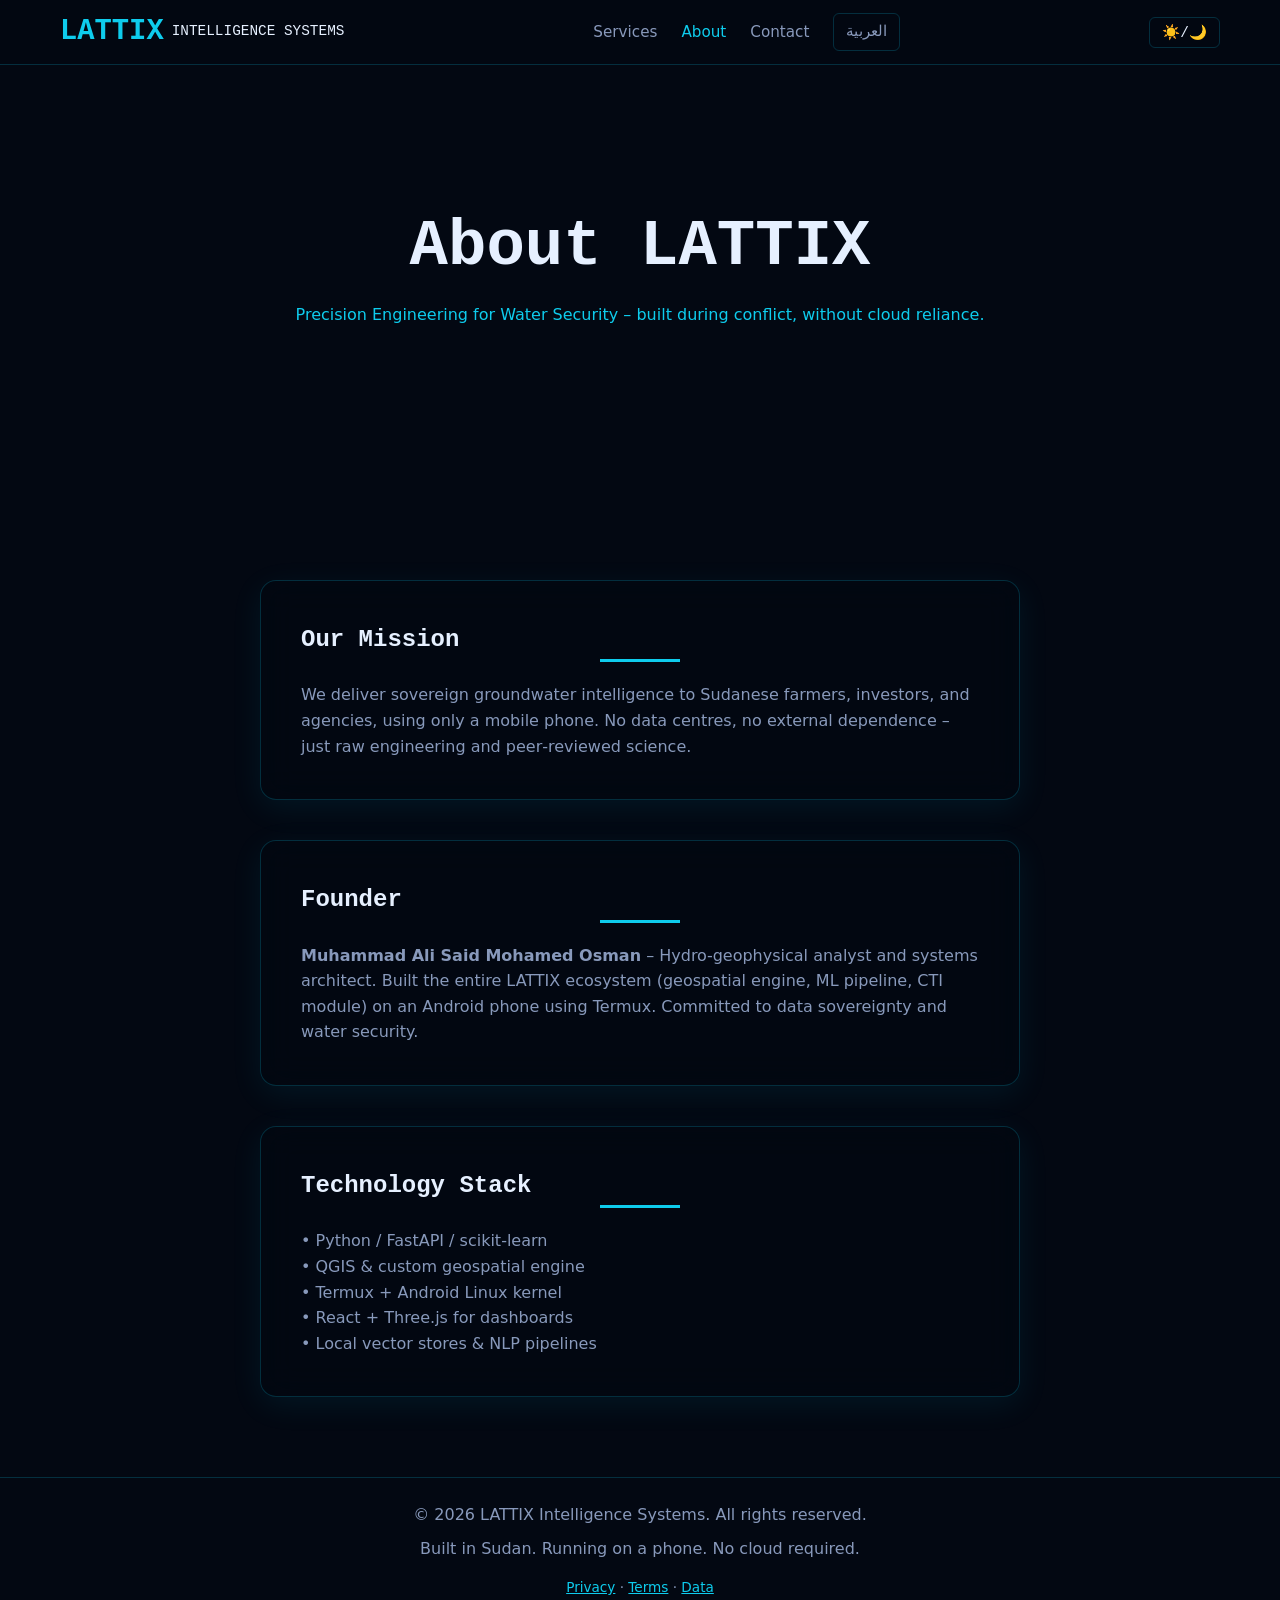
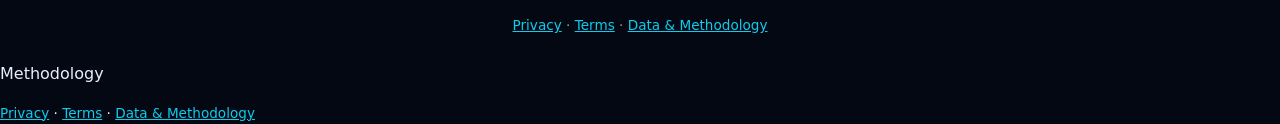
==== about/index.html @ 308c25f8 "Initial commit: LATTIX website v1.0 – complete static site with 5 services, packages, security heade" ====
<!DOCTYPE html>
<html lang="en" data-theme="dark">
<head>
    <meta charset="UTF-8">
    <meta name="viewport" content="width=device-width, initial-scale=1.0">
    <meta name="description" content="About LATTIX – Founder Muhammad Ali, sovereign technology, groundwater intelligence built on a phone.">
    <title>About | LATTIX</title>
    <link rel="stylesheet" href="../assets/css/style.css">
</head>
<body>
    <canvas id="three-canvas"></canvas>
    <nav class="navbar">
        <div class="nav-container">
            <a href="../index.html" class="logo">LATTIX <span>INTELLIGENCE SYSTEMS</span></a>
            <div class="nav-links" id="navLinks">
                <a href="../index.html#services">Services</a>
                <a href="../about/" class="active">About</a>
                <a href="../contact/">Contact</a>
                <a href="../ar/about/" class="ctrl-btn">العربية</a>
            </div>
            <div class="controls">
                <button class="ctrl-btn" id="themeToggle">☀️/🌙</button>
                <div class="hamburger" id="hamburger" aria-label="Menu" aria-expanded="false"><span></span><span></span><span></span></div>
            </div>
        </div>
    </nav>
    <main>
        <section class="hero" style="min-height:60vh;">
            <h1>About LATTIX</h1>
            <p class="cyan-text" style="max-width:700px;">Precision Engineering for Water Security – built during conflict, without cloud reliance.</p>
        </section>
        <section style="max-width:800px; margin:0 auto; padding:40px 20px;">
            <div class="glass-card" style="padding:40px; margin-bottom:40px;">
                <h2>Our Mission</h2>
                <div class="section-divider"></div>
                <p style="color:var(--text-secondary);">We deliver sovereign groundwater intelligence to Sudanese farmers, investors, and agencies, using only a mobile phone. No data centres, no external dependence – just raw engineering and peer‑reviewed science.</p>
            </div>
            <div class="glass-card" style="padding:40px; margin-bottom:40px;">
                <h2>Founder</h2>
                <div class="section-divider"></div>
                <p style="color:var(--text-secondary);"><strong>Muhammad Ali Said Mohamed Osman</strong> – Hydro‑geophysical analyst and systems architect. Built the entire LATTIX ecosystem (geospatial engine, ML pipeline, CTI module) on an Android phone using Termux. Committed to data sovereignty and water security.</p>
            </div>
            <div class="glass-card" style="padding:40px; margin-bottom:40px;">
                <h2>Technology Stack</h2>
                <div class="section-divider"></div>
                <ul style="color:var(--text-secondary); list-style:none;">
                    <li>• Python / FastAPI / scikit‑learn</li>
                    <li>• QGIS & custom geospatial engine</li>
                    <li>• Termux + Android Linux kernel</li>
                    <li>• React + Three.js for dashboards</li>
                    <li>• Local vector stores & NLP pipelines</li>
                </ul>
            </div>
        </section>
    </main>
    <footer>
        <p>© 2026 LATTIX Intelligence Systems. All rights reserved.</p>
        <p style="margin-top:8px;">Built in Sudan. Running on a phone. No cloud required.</p>
    <p style="margin-top:16px; font-size:0.85rem;"><a href="compliance/privacy.html" class="cyan-text">Privacy</a> · <a href="compliance/terms.html" class="cyan-text">Terms</a> · <a href="compliance/methodology.html" class="cyan-text">Data <p style="margin-top:16px; font-size:0.85rem;"><a href="compliance/privacy.html" class="cyan-text">Privacy</a> · <a href="compliance/terms.html" class="cyan-text">Terms</a> · <a href="compliance/methodology.html" class="cyan-text">Data & Methodology</a></p>
</footer> Methodology</a></p>
<p style="margin-top:16px; font-size:0.85rem;"><a href="compliance/privacy.html" class="cyan-text">Privacy</a> · <a href="compliance/terms.html" class="cyan-text">Terms</a> · <a href="compliance/methodology.html" class="cyan-text">Data & Methodology</a></p>
</footer>
    <script src="../assets/js/three.min.js"></script>
    <script src="../assets/js/satellite.js"></script>
    <script>
        document.getElementById('themeToggle').addEventListener('click', function() {
            const html = document.documentElement;
            const newTheme = html.getAttribute('data-theme') === 'dark' ? 'light' : 'dark';
            html.setAttribute('data-theme', newTheme);
            localStorage.setItem('lattix-theme', newTheme);
        });
        document.getElementById('hamburger').addEventListener('click', function() {
            const nav = document.getElementById('navLinks');
            nav.classList.toggle('active');
            this.setAttribute('aria-expanded', nav.classList.contains('active'));
        });
        async function checkStatus() {
            if (window.location.hostname !== 'localhost' && window.location.hostname !== '127.0.0.1') {
                document.getElementById('statusLight').className = 'status-indicator offline';
                document.getElementById('statusText').textContent = 'Offline – Demo Mode';
                return;
            }
            let ml = false, cal = false;
            try { await fetch('http://localhost:8001/health', {mode:'no-cors'}); ml = true; } catch(e) {}
            try { await fetch('http://localhost:8002/health', {mode:'no-cors'}); cal = true; } catch(e) {}
            const light = document.getElementById('statusLight');
            const text = document.getElementById('statusText');
            if (ml || cal) {
                light.className = 'status-indicator online';
                text.textContent = 'System Online – Services Active';
            } else {
                light.className = 'status-indicator offline';
                text.textContent = 'Offline – Demo Mode';
            }
        }
        window.addEventListener('load', checkStatus);
        setInterval(checkStatus, 60000);
    </script>
</body>
</html>
---- assets/css/style.css ----
/* Deep Blue Tech + Gold – LATTIX Shared Styles */
:root {
    --deepest: #030812;
    --navy: #020764;
    --mid-blue: #043780;
    --bright: #025EC4;
    --cyan: #0ECCED;
    --gold: #d4af37;
    --text-primary: #e6f0ff;
    --text-secondary: #8899bb;
    --card-bg: rgba(2, 7, 100, 0.5);
    --card-border: rgba(14, 204, 237, 0.2);
    --glass-bg: rgba(3, 8, 18, 0.65);
    --shadow: 0 8px 32px rgba(14, 204, 237, 0.08);
    --transition: 0.3s cubic-bezier(0.4, 0, 0.2, 1);
}
[data-theme="light"] {
    --deepest: #eef2f6;
    --navy: #d0dbe8;
    --mid-blue: #a0bcd0;
    --bright: #025EC4;
    --cyan: #007799;
    --text-primary: #030812;
    --text-secondary: #334455;
    --card-bg: rgba(255,255,255,0.7);
    --card-border: rgba(0,100,150,0.2);
    --glass-bg: rgba(255,255,255,0.8);
    --shadow: 0 8px 24px rgba(0,80,120,0.1);
}
* { margin:0; padding:0; box-sizing:border-box; }
body {
    font-family: 'Inter', system-ui, sans-serif;
    background: var(--deepest);
    color: var(--text-primary);
    line-height: 1.6;
    transition: background 0.4s, color 0.4s;
    overflow-x: hidden;
}
h1, h2, h3, .mono, .logo {
    font-family: 'Space Grotesk', 'Courier New', monospace;
    font-weight: 700;
}
.cyan-text { color: var(--cyan); }
.gold-text { color: var(--gold); }

/* Glass card */
.glass-card {
    background: var(--glass-bg);
    backdrop-filter: blur(16px);
    border: 1px solid var(--card-border);
    border-radius: 16px;
    transition: var(--transition);
    box-shadow: var(--shadow);
}
.glass-card:hover {
    border-color: var(--cyan);
    transform: translateY(-4px);
    box-shadow: 0 16px 48px rgba(14,204,237,0.15);
}

/* Buttons */
.btn-cyan, .btn-gold {
    font-family: 'Space Grotesk', monospace;
    font-weight: 700;
    padding: 12px 28px;
    border: none;
    border-radius: 8px;
    cursor: pointer;
    text-decoration: none;
    display: inline-block;
    transition: var(--transition);
}
.btn-cyan {
    background: linear-gradient(135deg, var(--bright), var(--cyan));
    color: #fff;
}
.btn-cyan:hover { transform: translateY(-2px); box-shadow: 0 0 24px rgba(14,204,237,0.5); }
.btn-gold {
    background: var(--gold);
    color: #030812;
}
.btn-gold:hover { transform: translateY(-2px); box-shadow: 0 0 24px rgba(212,175,55,0.5); }

/* Navigation */
.navbar {
    position: fixed; top:0; width:100%; z-index: 1000;
    background: rgba(3,8,18,0.85);
    backdrop-filter: blur(16px);
    border-bottom: 1px solid var(--card-border);
}
.nav-container {
    max-width: 1200px; margin:0 auto; padding:0 20px;
    display:flex; justify-content:space-between; align-items:center; height:64px;
}
.logo {
    font-size:1.8rem; color: var(--cyan); text-decoration:none;
    display:flex; align-items:center; gap:8px;
}
.logo span { color: var(--text-primary); font-size:0.9rem; font-weight:500; }
.nav-links { display:flex; gap:24px; align-items:center; }
.nav-links a {
    color: var(--text-secondary); text-decoration:none; font-weight:500;
    transition: color 0.2s; font-size:0.95rem;
}
.nav-links a:hover, .nav-links a.active { color: var(--cyan); }
.hamburger { display:none; flex-direction:column; cursor:pointer; gap:5px; }
.hamburger span { width:25px; height:2px; background:var(--text-primary); transition:0.3s; }
.controls { display:flex; gap:12px; align-items:center; }
.ctrl-btn {
    background:transparent; border:1px solid var(--card-border);
    color:var(--text-primary); padding:6px 12px; border-radius:6px;
    cursor:pointer; font-size:0.9rem; transition:var(--transition);
    font-family:'Space Grotesk', monospace;
}
.ctrl-btn:hover { border-color:var(--cyan); }

/* Canvas */
#three-canvas {
    position: fixed; top:0; left:0; width:100%; height:100%;
    z-index: 0; pointer-events: none;
}
main { position:relative; z-index:1; }

/* Hero */
.hero {
    min-height: 100vh;
    display:flex; flex-direction:column; align-items:center; justify-content:center;
    text-align:center; padding: 0 20px;
}
.hero h1 { font-size:clamp(2rem, 6vw, 4rem); max-width:800px; margin-bottom:20px; line-height:1.1; }

/* Status bar */
.status-bar {
    display:inline-flex; align-items:center; gap:12px;
    background: var(--card-bg); border:1px solid var(--card-border);
    border-radius:40px; padding:10px 24px; margin-bottom:32px; font-size:0.85rem;
}
.status-indicator { width:10px; height:10px; border-radius:50%; background:#ff4444; box-shadow:0 0 10px currentColor; }
.status-indicator.online { background:#00ff88; box-shadow:0 0 12px #00ff88; }

/* Sections */
.section-divider { width:80px; height:3px; background:var(--cyan); margin:0 auto 20px; }

footer {
    border-top:1px solid var(--card-border); padding:24px; text-align:center;
    color:var(--text-secondary); position:relative; z-index:1;
}

/* Responsive */
@media (max-width: 768px) {
    .nav-links {
        position:fixed; top:64px; left:0; width:100%;
        background:rgba(3,8,18,0.95); flex-direction:column;
        padding:24px; gap:20px; transform:translateY(-120%);
        transition:transform 0.3s ease;
    }
    .nav-links.active { transform:translateY(0); }
    .hamburger { display:flex; }
}
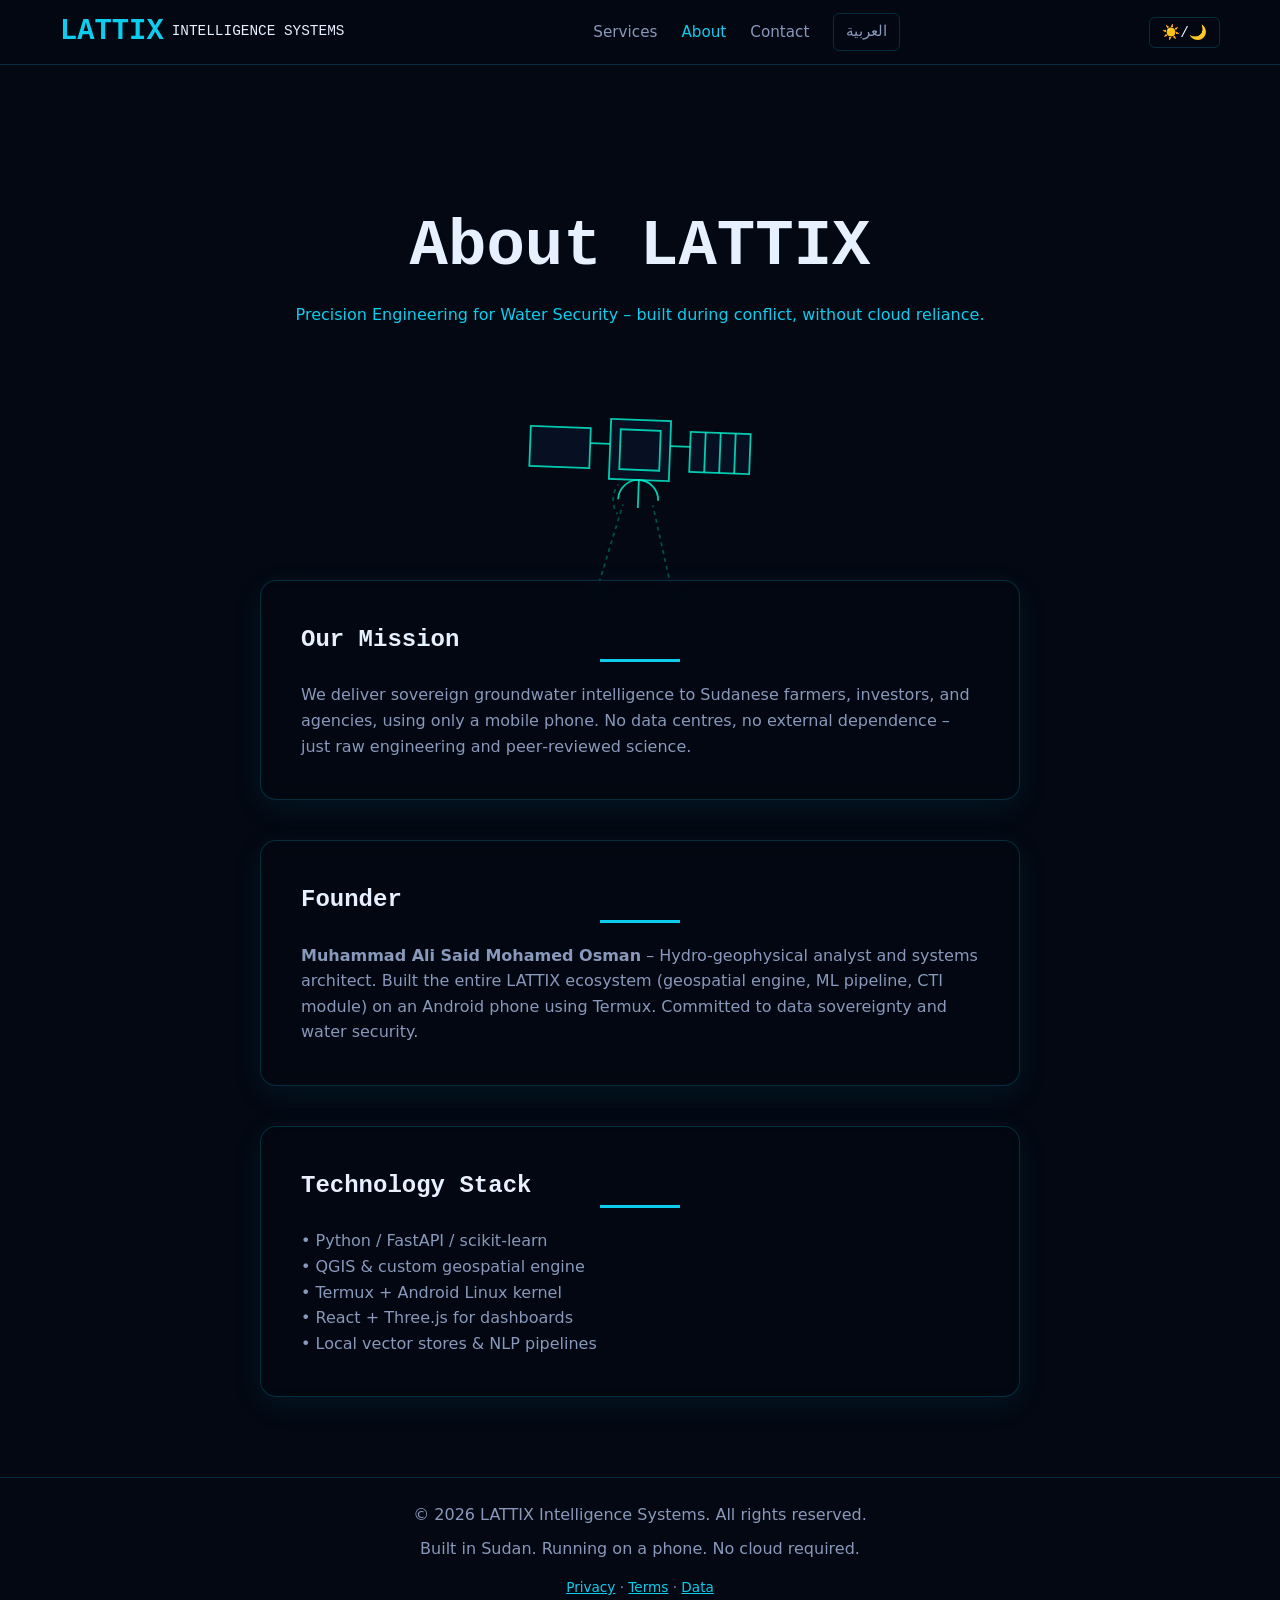
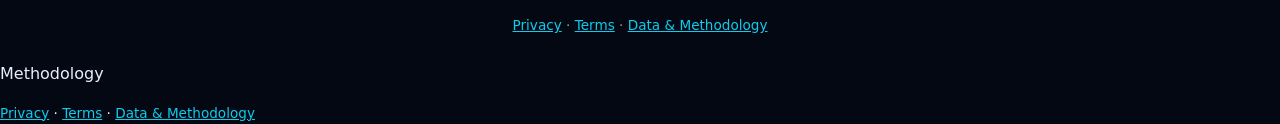
==== commit cf77e775: "Replace 3D satellite with blueprint 2D vector satellite (canvas) and remove Three.js dependency" ====
--- a/about/index.html
+++ b/about/index.html
@@ -60,7 +60,6 @@
 </footer> Methodology</a></p>
 <p style="margin-top:16px; font-size:0.85rem;"><a href="compliance/privacy.html" class="cyan-text">Privacy</a> · <a href="compliance/terms.html" class="cyan-text">Terms</a> · <a href="compliance/methodology.html" class="cyan-text">Data & Methodology</a></p>
 </footer>
-    <script src="../assets/js/three.min.js"></script>
     <script src="../assets/js/satellite.js"></script>
     <script>
         document.getElementById('themeToggle').addEventListener('click', function() {
--- a/assets/css/style.css
+++ b/assets/css/style.css
@@ -1,4 +1,4 @@
-/* Deep Blue Tech + Gold – LATTIX Shared Styles */
+/* ========== DEEP BLUE TECH + GOLD ========== */
 :root {
     --deepest: #030812;
     --navy: #020764;
@@ -46,7 +46,7 @@
 /* Glass card */
 .glass-card {
     background: var(--glass-bg);
-    backdrop-filter: blur(16px);
+    backdrop-filter: blur(8px);
     border: 1px solid var(--card-border);
     border-radius: 16px;
     transition: var(--transition);
@@ -116,8 +116,13 @@
 
 /* Canvas */
 #three-canvas {
-    position: fixed; top:0; left:0; width:100%; height:100%;
-    z-index: 0; pointer-events: none;
+    position: fixed;
+    top: 0;
+    left: 0;
+    width: 100%;
+    height: 100%;
+    z-index: 0;
+    pointer-events: none;
 }
 main { position:relative; z-index:1; }
 
@@ -138,7 +143,21 @@
 .status-indicator { width:10px; height:10px; border-radius:50%; background:#ff4444; box-shadow:0 0 10px currentColor; }
 .status-indicator.online { background:#00ff88; box-shadow:0 0 12px #00ff88; }
 
-/* Sections */
+/* Services Grid */
+.services-section { max-width:1100px; margin:0 auto; padding:60px 20px; }
+.services-grid {
+    display:grid; grid-template-columns: repeat(auto-fit, minmax(280px, 1fr));
+    gap:24px; margin-top:40px;
+}
+.service-card {
+    padding:32px 24px; text-decoration:none; color:inherit;
+    display:block; height:100%;
+}
+.service-icon { font-size:2rem; margin-bottom:16px; color:var(--cyan); }
+.service-card h3 { margin-bottom:12px; font-size:1.3rem; }
+.service-card p { color:var(--text-secondary); font-size:0.95rem; }
+
+/* Section Dividers */
 .section-divider { width:80px; height:3px; background:var(--cyan); margin:0 auto 20px; }
 
 footer {
@@ -157,3 +176,21 @@
     .nav-links.active { transform:translateY(0); }
     .hamburger { display:flex; }
 }
+
+/* روابط بطاقات الخدمات - منع التنسيق الافتراضي */
+.service-card,
+.service-card:link,
+.service-card:visited,
+.service-card:hover,
+.service-card:active {
+    color: inherit;
+    text-decoration: none;
+}
+.service-card h3 {
+    color: var(--cyan);
+    transition: color 0.2s;
+}
+.service-card:hover h3 {
+    color: var(--gold);
+}
+/* Updated 2026-07-04 v2 */
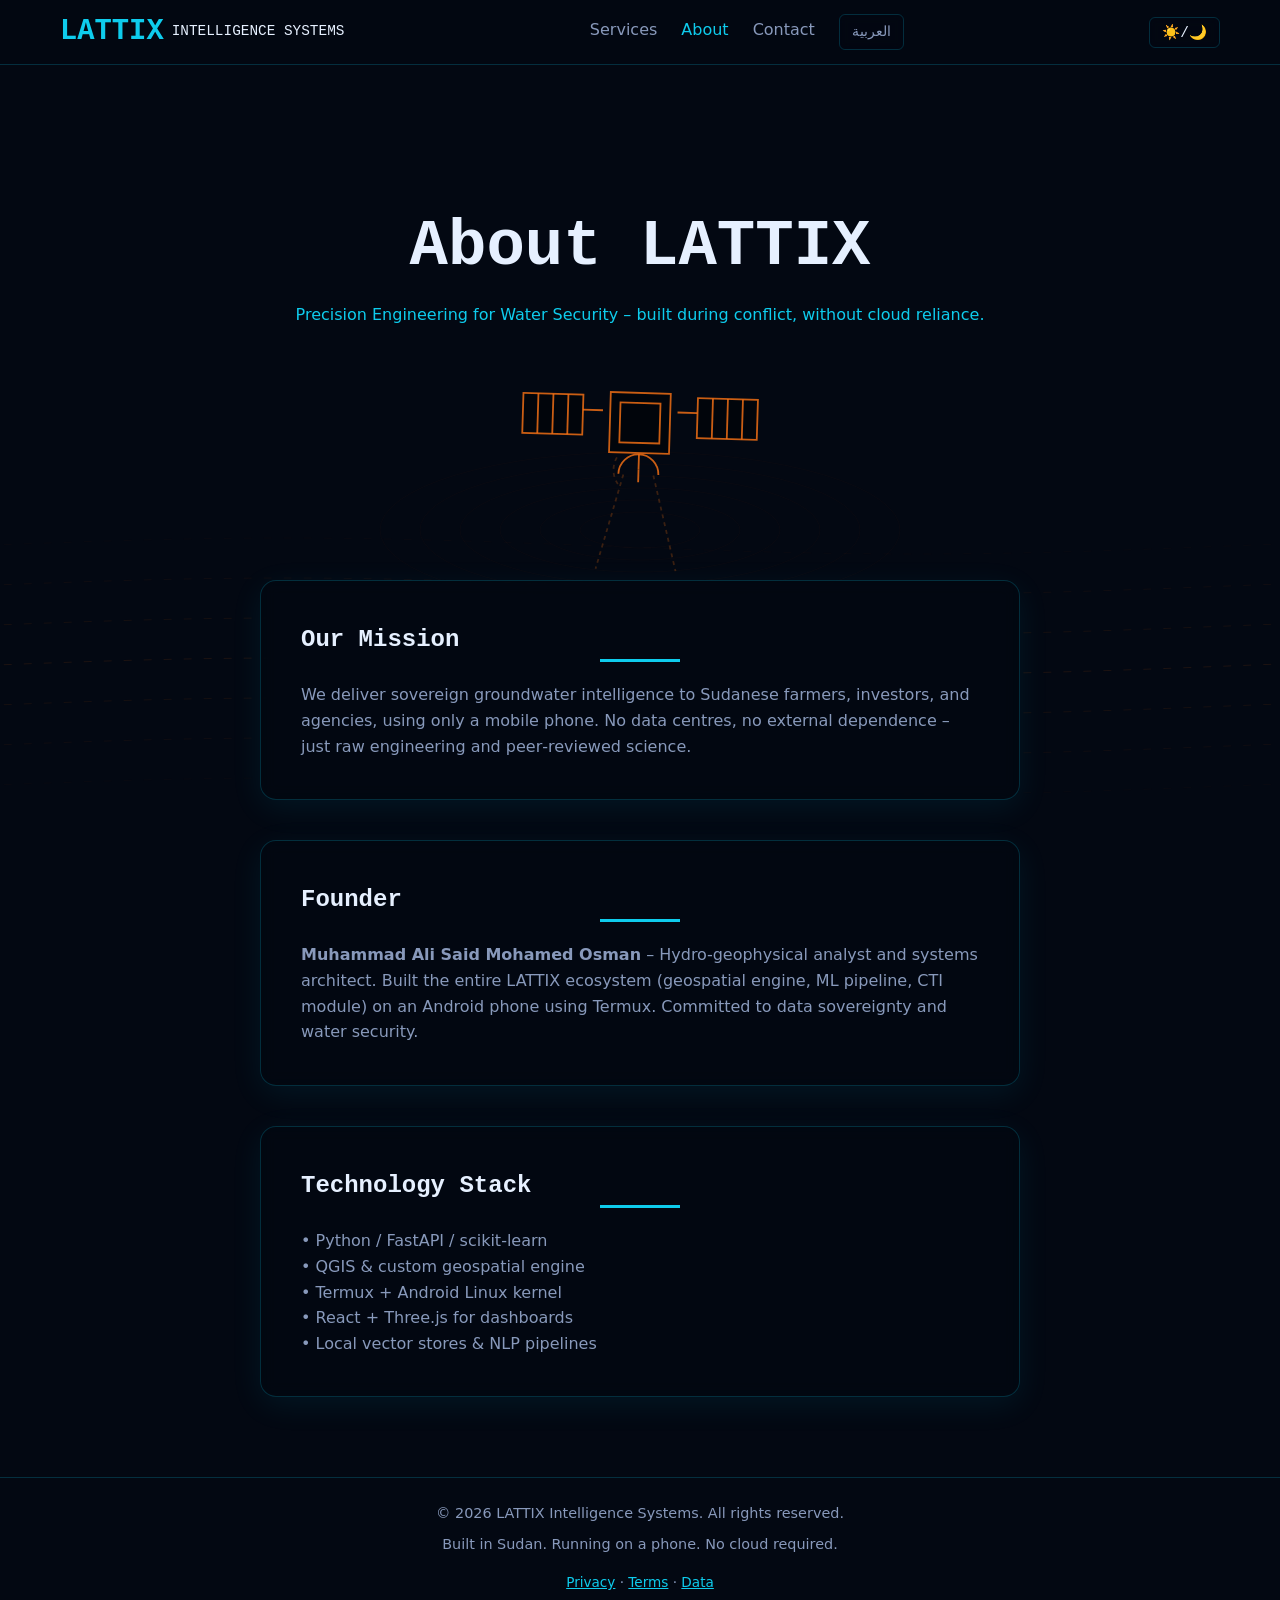
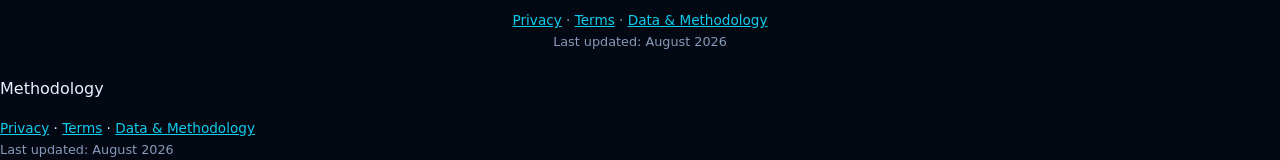
==== commit 94b040f9: "Add SEO: canonical, Open Graph, JSON-LD Schema, favicon, robots.txt, sitemap.xml, last updated" ====
--- a/about/index.html
+++ b/about/index.html
@@ -6,6 +6,16 @@
     <meta name="description" content="About LATTIX – Founder Muhammad Ali, sovereign technology, groundwater intelligence built on a phone.">
     <title>About | LATTIX</title>
     <link rel="stylesheet" href="../assets/css/style.css">
+<link rel="canonical" href="https://claythe3ed.github.io/lattix-website/about/">
+<link rel="icon" href="assets/favicon.svg" type="image/svg+xml">
+<meta property="og:title" content="About | LATTIX">
+<meta property="og:description" content="About LATTIX – Founder Muhammad Ali, sovereign technology, groundwater intelligence built on a phone.">
+<meta property="og:url" content="https://claythe3ed.github.io/lattix-website/about/">
+<meta property="og:type" content="website">
+<meta property="og:site_name" content="LATTIX Intelligence Systems">
+<meta name="twitter:card" content="summary_large_image">
+<meta name="twitter:title" content="About | LATTIX">
+<meta name="twitter:description" content="About LATTIX – Founder Muhammad Ali, sovereign technology, groundwater intelligence built on a phone.">
 </head>
 <body>
     <canvas id="three-canvas"></canvas>
@@ -57,8 +67,10 @@
         <p>© 2026 LATTIX Intelligence Systems. All rights reserved.</p>
         <p style="margin-top:8px;">Built in Sudan. Running on a phone. No cloud required.</p>
     <p style="margin-top:16px; font-size:0.85rem;"><a href="compliance/privacy.html" class="cyan-text">Privacy</a> · <a href="compliance/terms.html" class="cyan-text">Terms</a> · <a href="compliance/methodology.html" class="cyan-text">Data <p style="margin-top:16px; font-size:0.85rem;"><a href="compliance/privacy.html" class="cyan-text">Privacy</a> · <a href="compliance/terms.html" class="cyan-text">Terms</a> · <a href="compliance/methodology.html" class="cyan-text">Data & Methodology</a></p>
+<p style="font-size:0.8rem; color:var(--text-secondary);">Last updated: August 2026</p>
 </footer> Methodology</a></p>
 <p style="margin-top:16px; font-size:0.85rem;"><a href="compliance/privacy.html" class="cyan-text">Privacy</a> · <a href="compliance/terms.html" class="cyan-text">Terms</a> · <a href="compliance/methodology.html" class="cyan-text">Data & Methodology</a></p>
+<p style="font-size:0.8rem; color:var(--text-secondary);">Last updated: August 2026</p>
 </footer>
     <script src="../assets/js/satellite.js"></script>
     <script>
--- a/assets/css/style.css
+++ b/assets/css/style.css
@@ -43,22 +43,29 @@
 .cyan-text { color: var(--cyan); }
 .gold-text { color: var(--gold); }
 
-/* Glass card */
+/* ---------- Glass card with micro-interactions ---------- */
 .glass-card {
     background: var(--glass-bg);
     backdrop-filter: blur(8px);
     border: 1px solid var(--card-border);
     border-radius: 16px;
-    transition: var(--transition);
+    transition: transform 0.35s cubic-bezier(0.4, 0, 0.2, 1),
+                box-shadow 0.35s cubic-bezier(0.4, 0, 0.2, 1),
+                border-color 0.35s;
     box-shadow: var(--shadow);
+    will-change: transform;
 }
 .glass-card:hover {
     border-color: var(--cyan);
-    transform: translateY(-4px);
-    box-shadow: 0 16px 48px rgba(14,204,237,0.15);
-}
-
-/* Buttons */
+    transform: translateY(-4px) scale(1.01);
+    box-shadow: 0 20px 50px rgba(14,204,237,0.2),
+                0 0 30px rgba(14,204,237,0.08) inset;
+}
+.glass-card:active {
+    transform: translateY(-2px) scale(0.99);
+}
+
+/* ---------- Buttons ---------- */
 .btn-cyan, .btn-gold {
     font-family: 'Space Grotesk', monospace;
     font-weight: 700;
@@ -68,25 +75,44 @@
     cursor: pointer;
     text-decoration: none;
     display: inline-block;
-    transition: var(--transition);
+    transition: transform 0.25s, box-shadow 0.25s, background 0.3s;
+    position: relative;
+    overflow: hidden;
 }
 .btn-cyan {
     background: linear-gradient(135deg, var(--bright), var(--cyan));
     color: #fff;
 }
-.btn-cyan:hover { transform: translateY(-2px); box-shadow: 0 0 24px rgba(14,204,237,0.5); }
+.btn-cyan:hover {
+    transform: translateY(-2px);
+    box-shadow: 0 8px 30px rgba(14,204,237,0.4), 0 0 20px rgba(14,204,237,0.2);
+    background: linear-gradient(135deg, var(--cyan), var(--bright));
+}
+.btn-cyan:active {
+    transform: translateY(0);
+    box-shadow: 0 4px 15px rgba(14,204,237,0.3);
+}
 .btn-gold {
     background: var(--gold);
     color: #030812;
 }
-.btn-gold:hover { transform: translateY(-2px); box-shadow: 0 0 24px rgba(212,175,55,0.5); }
-
-/* Navigation */
+.btn-gold:hover {
+    transform: translateY(-2px);
+    box-shadow: 0 8px 30px rgba(212,175,55,0.5), 0 0 20px rgba(212,175,55,0.2);
+    background: #e5c04f;
+}
+.btn-gold:active {
+    transform: translateY(0);
+    box-shadow: 0 4px 15px rgba(212,175,55,0.3);
+}
+
+/* ---------- Navigation ---------- */
 .navbar {
     position: fixed; top:0; width:100%; z-index: 1000;
     background: rgba(3,8,18,0.85);
     backdrop-filter: blur(16px);
     border-bottom: 1px solid var(--card-border);
+    transition: background 0.3s;
 }
 .nav-container {
     max-width: 1200px; margin:0 auto; padding:0 20px;
@@ -95,55 +121,122 @@
 .logo {
     font-size:1.8rem; color: var(--cyan); text-decoration:none;
     display:flex; align-items:center; gap:8px;
+    transition: color 0.2s, text-shadow 0.3s;
+}
+.logo:hover {
+    color: #4de6ff;
+    text-shadow: 0 0 10px rgba(14,204,237,0.6);
 }
 .logo span { color: var(--text-primary); font-size:0.9rem; font-weight:500; }
 .nav-links { display:flex; gap:24px; align-items:center; }
 .nav-links a {
     color: var(--text-secondary); text-decoration:none; font-weight:500;
-    transition: color 0.2s; font-size:0.95rem;
-}
-.nav-links a:hover, .nav-links a.active { color: var(--cyan); }
+    transition: color 0.2s, transform 0.2s;
+    position: relative;
+    padding-bottom: 4px;
+}
+.nav-links a::after {
+    content: '';
+    position: absolute;
+    bottom: 0;
+    left: 50%;
+    width: 0;
+    height: 2px;
+    background: var(--cyan);
+    transition: width 0.3s, left 0.3s;
+}
+.nav-links a:hover {
+    color: var(--cyan);
+}
+.nav-links a:hover::after {
+    width: 100%;
+    left: 0;
+}
+.nav-links a.active {
+    color: var(--cyan);
+}
 .hamburger { display:none; flex-direction:column; cursor:pointer; gap:5px; }
-.hamburger span { width:25px; height:2px; background:var(--text-primary); transition:0.3s; }
+.hamburger span {
+    width:25px; height:2px; background:var(--text-primary);
+    transition: all 0.3s ease;
+}
+.hamburger.open span:nth-child(1) {
+    transform: rotate(45deg) translate(5px, 5px);
+}
+.hamburger.open span:nth-child(2) {
+    opacity: 0;
+}
+.hamburger.open span:nth-child(3) {
+    transform: rotate(-45deg) translate(5px, -5px);
+}
 .controls { display:flex; gap:12px; align-items:center; }
 .ctrl-btn {
     background:transparent; border:1px solid var(--card-border);
     color:var(--text-primary); padding:6px 12px; border-radius:6px;
-    cursor:pointer; font-size:0.9rem; transition:var(--transition);
+    cursor:pointer; font-size:0.9rem; transition: background 0.3s, border-color 0.3s, color 0.3s;
     font-family:'Space Grotesk', monospace;
-}
-.ctrl-btn:hover { border-color:var(--cyan); }
-
-/* Canvas */
+    backdrop-filter: blur(4px);
+}
+.ctrl-btn:hover {
+    border-color: var(--cyan);
+    background: rgba(14,204,237,0.1);
+    color: var(--cyan);
+}
+
+/* ---------- Canvas (Blueprint Satellite) ---------- */
 #three-canvas {
     position: fixed;
-    top: 0;
-    left: 0;
-    width: 100%;
-    height: 100%;
+    top: 0; left: 0;
+    width: 100%; height: 100%;
     z-index: 0;
     pointer-events: none;
 }
 main { position:relative; z-index:1; }
 
-/* Hero */
+/* ---------- Hero ---------- */
 .hero {
     min-height: 100vh;
     display:flex; flex-direction:column; align-items:center; justify-content:center;
     text-align:center; padding: 0 20px;
 }
-.hero h1 { font-size:clamp(2rem, 6vw, 4rem); max-width:800px; margin-bottom:20px; line-height:1.1; }
-
-/* Status bar */
+.hero h1 {
+    font-size:clamp(2rem, 6vw, 4rem);
+    max-width:800px; margin-bottom:20px; line-height:1.1;
+    animation: fadeInUp 0.8s ease both;
+}
+@keyframes fadeInUp {
+    from { opacity:0; transform: translateY(30px); }
+    to { opacity:1; transform: translateY(0); }
+}
+
+/* ---------- Status bar ---------- */
 .status-bar {
     display:inline-flex; align-items:center; gap:12px;
     background: var(--card-bg); border:1px solid var(--card-border);
     border-radius:40px; padding:10px 24px; margin-bottom:32px; font-size:0.85rem;
-}
-.status-indicator { width:10px; height:10px; border-radius:50%; background:#ff4444; box-shadow:0 0 10px currentColor; }
-.status-indicator.online { background:#00ff88; box-shadow:0 0 12px #00ff88; }
-
-/* Services Grid */
+    backdrop-filter: blur(4px);
+    transition: border-color 0.3s, box-shadow 0.3s;
+}
+.status-bar:hover {
+    border-color: var(--cyan);
+    box-shadow: 0 0 15px rgba(14,204,237,0.2);
+}
+.status-indicator {
+    width:10px; height:10px; border-radius:50%;
+    background:#ff4444; box-shadow:0 0 10px currentColor;
+    transition: background 0.3s, box-shadow 0.3s;
+}
+.status-indicator.online {
+    background:#00ff88; box-shadow:0 0 12px #00ff88;
+    animation: pulse 2s infinite;
+}
+@keyframes pulse {
+    0% { box-shadow:0 0 10px #00ff88; }
+    50% { box-shadow:0 0 25px #00ff88; }
+    100% { box-shadow:0 0 10px #00ff88; }
+}
+
+/* ---------- Services Grid ---------- */
 .services-section { max-width:1100px; margin:0 auto; padding:60px 20px; }
 .services-grid {
     display:grid; grid-template-columns: repeat(auto-fit, minmax(280px, 1fr));
@@ -152,45 +245,83 @@
 .service-card {
     padding:32px 24px; text-decoration:none; color:inherit;
     display:block; height:100%;
-}
-.service-icon { font-size:2rem; margin-bottom:16px; color:var(--cyan); }
-.service-card h3 { margin-bottom:12px; font-size:1.3rem; }
+    transition: transform 0.35s, box-shadow 0.35s;
+}
+.service-icon {
+    font-size:2rem; margin-bottom:16px; color:var(--cyan);
+    transition: transform 0.4s, color 0.3s;
+}
+.service-card:hover .service-icon {
+    transform: scale(1.2) rotate(5deg);
+    color: var(--gold);
+}
+.service-card h3 {
+    margin-bottom:12px; font-size:1.3rem;
+    transition: color 0.3s;
+}
+.service-card:hover h3 {
+    color: var(--cyan);
+}
 .service-card p { color:var(--text-secondary); font-size:0.95rem; }
 
-/* Section Dividers */
-.section-divider { width:80px; height:3px; background:var(--cyan); margin:0 auto 20px; }
-
+/* ---------- Section Dividers ---------- */
+.section-divider {
+    width:80px; height:3px; background:var(--cyan);
+    margin:0 auto 20px;
+    transition: width 0.4s, background 0.3s;
+}
+.glass-card:hover .section-divider {
+    width: 120px;
+    background: var(--gold);
+}
+
+/* ---------- Form elements ---------- */
+textarea {
+    resize: vertical;
+    transition: border-color 0.3s, box-shadow 0.3s, background 0.3s;
+}
+textarea:focus {
+    border-color: var(--cyan) !important;
+    box-shadow: 0 0 15px rgba(14,204,237,0.2) !important;
+    outline: none;
+    background: rgba(0,0,0,0.3) !important;
+}
+
+/* ---------- Footer ---------- */
 footer {
-    border-top:1px solid var(--card-border); padding:24px; text-align:center;
-    color:var(--text-secondary); position:relative; z-index:1;
-}
-
-/* Responsive */
+    border-top:1px solid var(--card-border);
+    padding:24px; text-align:center;
+    color:var(--text-secondary);
+    position:relative; z-index:1;
+    font-size:0.9rem;
+}
+footer a {
+    transition: color 0.3s;
+}
+footer a:hover {
+    color: var(--cyan);
+    text-shadow: 0 0 8px rgba(14,204,237,0.5);
+}
+
+/* ---------- Responsive ---------- */
 @media (max-width: 768px) {
     .nav-links {
         position:fixed; top:64px; left:0; width:100%;
         background:rgba(3,8,18,0.95); flex-direction:column;
         padding:24px; gap:20px; transform:translateY(-120%);
         transition:transform 0.3s ease;
+        backdrop-filter: blur(12px);
     }
     .nav-links.active { transform:translateY(0); }
     .hamburger { display:flex; }
 }
 
-/* روابط بطاقات الخدمات - منع التنسيق الافتراضي */
-.service-card,
-.service-card:link,
-.service-card:visited,
-.service-card:hover,
-.service-card:active {
-    color: inherit;
-    text-decoration: none;
-}
-.service-card h3 {
-    color: var(--cyan);
-    transition: color 0.2s;
-}
-.service-card:hover h3 {
-    color: var(--gold);
-}
-/* Updated 2026-07-04 v2 */
+/* Additional micro-interactions for all links */
+a:not(.btn-cyan):not(.btn-gold):not(.service-card) {
+    transition: color 0.2s, text-shadow 0.3s;
+}
+a:not(.btn-cyan):not(.btn-gold):not(.service-card):hover {
+    text-shadow: 0 0 8px var(--cyan);
+}
+
+/* Subtle parallax-like effect for hero section on mouse move (via JS not added here, but ready) */
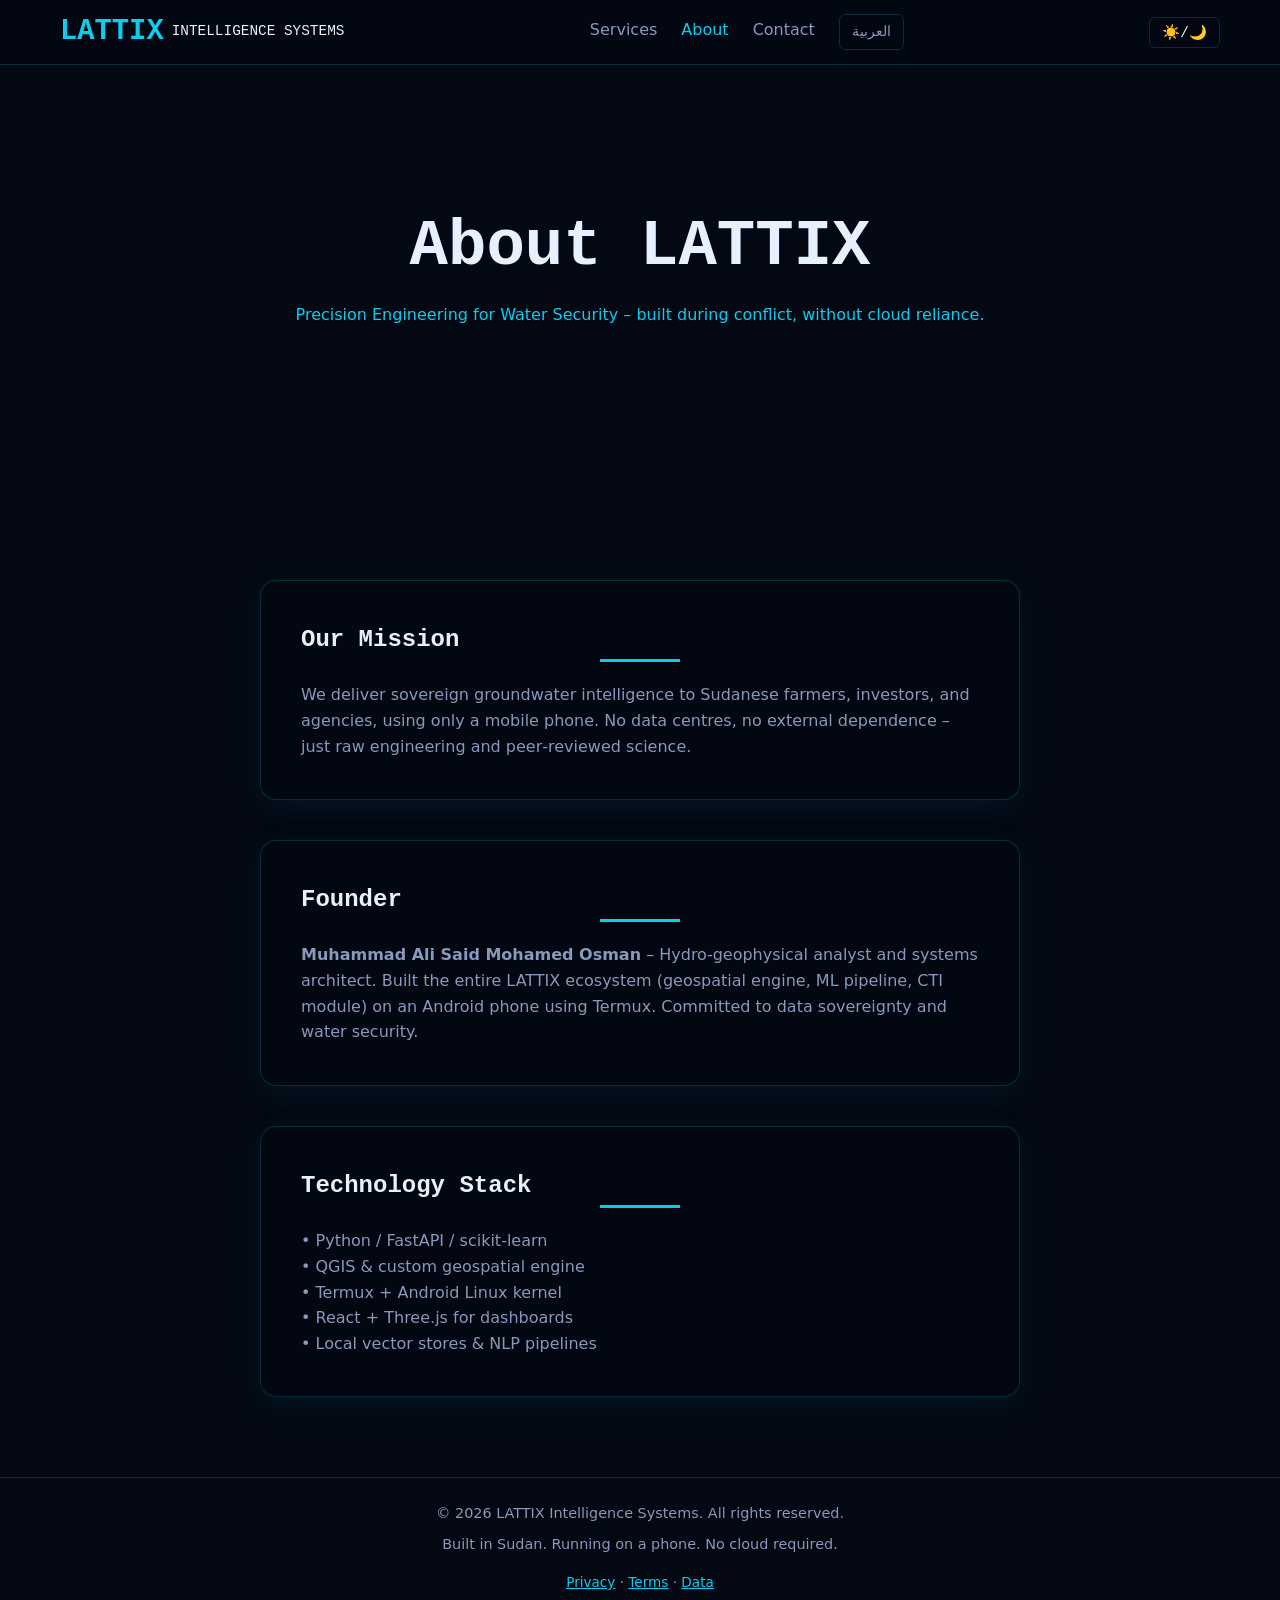
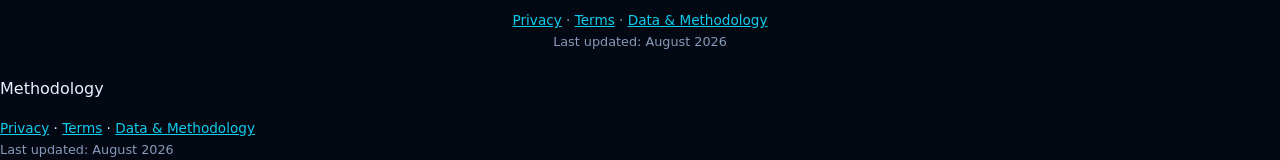
==== commit 2b8c9094: "Add missing SEO/GEO fixes: hreflang, FAQPage schema, informed-by language, VES definition, last upda" ====
--- a/about/index.html
+++ b/about/index.html
@@ -16,6 +16,8 @@
 <meta name="twitter:card" content="summary_large_image">
 <meta name="twitter:title" content="About | LATTIX">
 <meta name="twitter:description" content="About LATTIX – Founder Muhammad Ali, sovereign technology, groundwater intelligence built on a phone.">
+<link rel="alternate" hreflang="en" href="https://claythe3ed.github.io/lattix-website/">
+<link rel="alternate" hreflang="ar" href="https://claythe3ed.github.io/lattix-website/ar/">
 </head>
 <body>
     <canvas id="three-canvas"></canvas>
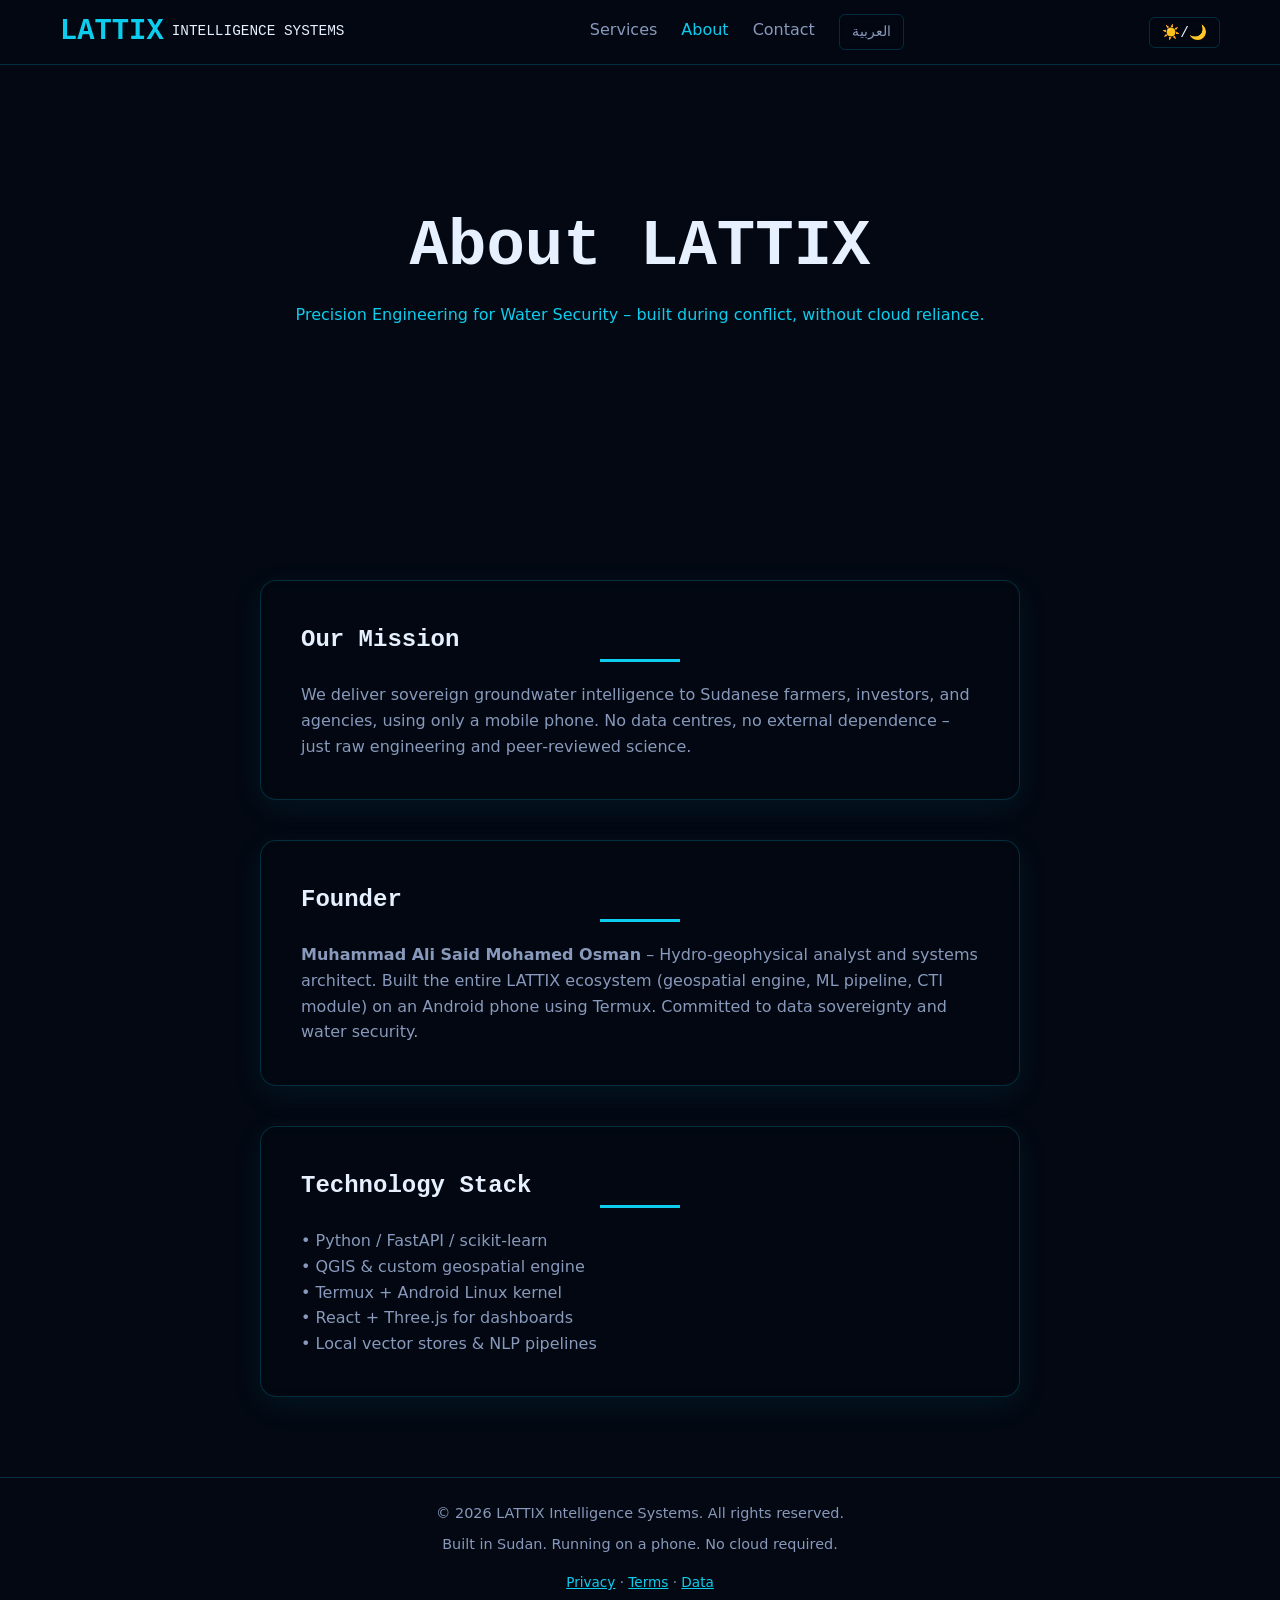
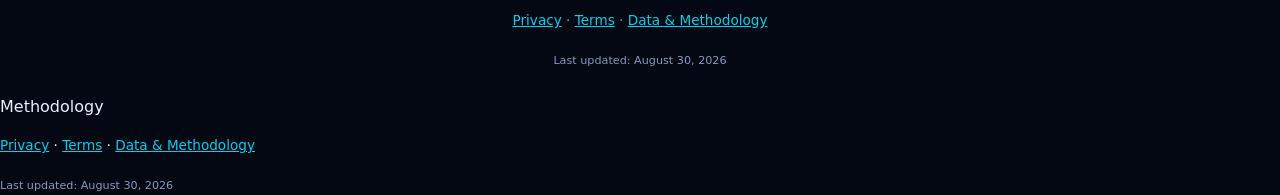
==== commit d06f946f: "Remove duplicate Last updated lines in all pages" ====
--- a/about/index.html
+++ b/about/index.html
@@ -16,8 +16,10 @@
 <meta name="twitter:card" content="summary_large_image">
 <meta name="twitter:title" content="About | LATTIX">
 <meta name="twitter:description" content="About LATTIX – Founder Muhammad Ali, sovereign technology, groundwater intelligence built on a phone.">
-<link rel="alternate" hreflang="en" href="https://claythe3ed.github.io/lattix-website/">
-<link rel="alternate" hreflang="ar" href="https://claythe3ed.github.io/lattix-website/ar/">
+
+
+<link rel="alternate" hreflang="en" href="https://claythe3ed.github.io/lattix-website/about/">
+<link rel="alternate" hreflang="x-default" href="https://claythe3ed.github.io/lattix-website/about/">
 </head>
 <body>
     <canvas id="three-canvas"></canvas>
@@ -69,10 +71,12 @@
         <p>© 2026 LATTIX Intelligence Systems. All rights reserved.</p>
         <p style="margin-top:8px;">Built in Sudan. Running on a phone. No cloud required.</p>
     <p style="margin-top:16px; font-size:0.85rem;"><a href="compliance/privacy.html" class="cyan-text">Privacy</a> · <a href="compliance/terms.html" class="cyan-text">Terms</a> · <a href="compliance/methodology.html" class="cyan-text">Data <p style="margin-top:16px; font-size:0.85rem;"><a href="compliance/privacy.html" class="cyan-text">Privacy</a> · <a href="compliance/terms.html" class="cyan-text">Terms</a> · <a href="compliance/methodology.html" class="cyan-text">Data & Methodology</a></p>
-<p style="font-size:0.8rem; color:var(--text-secondary);">Last updated: August 2026</p>
+
+<p style="margin-top:20px; font-size:0.7rem; color:var(--text-secondary);">Last updated: August 30, 2026</p>
 </footer> Methodology</a></p>
 <p style="margin-top:16px; font-size:0.85rem;"><a href="compliance/privacy.html" class="cyan-text">Privacy</a> · <a href="compliance/terms.html" class="cyan-text">Terms</a> · <a href="compliance/methodology.html" class="cyan-text">Data & Methodology</a></p>
-<p style="font-size:0.8rem; color:var(--text-secondary);">Last updated: August 2026</p>
+
+<p style="margin-top:20px; font-size:0.7rem; color:var(--text-secondary);">Last updated: August 30, 2026</p>
 </footer>
     <script src="../assets/js/satellite.js"></script>
     <script>
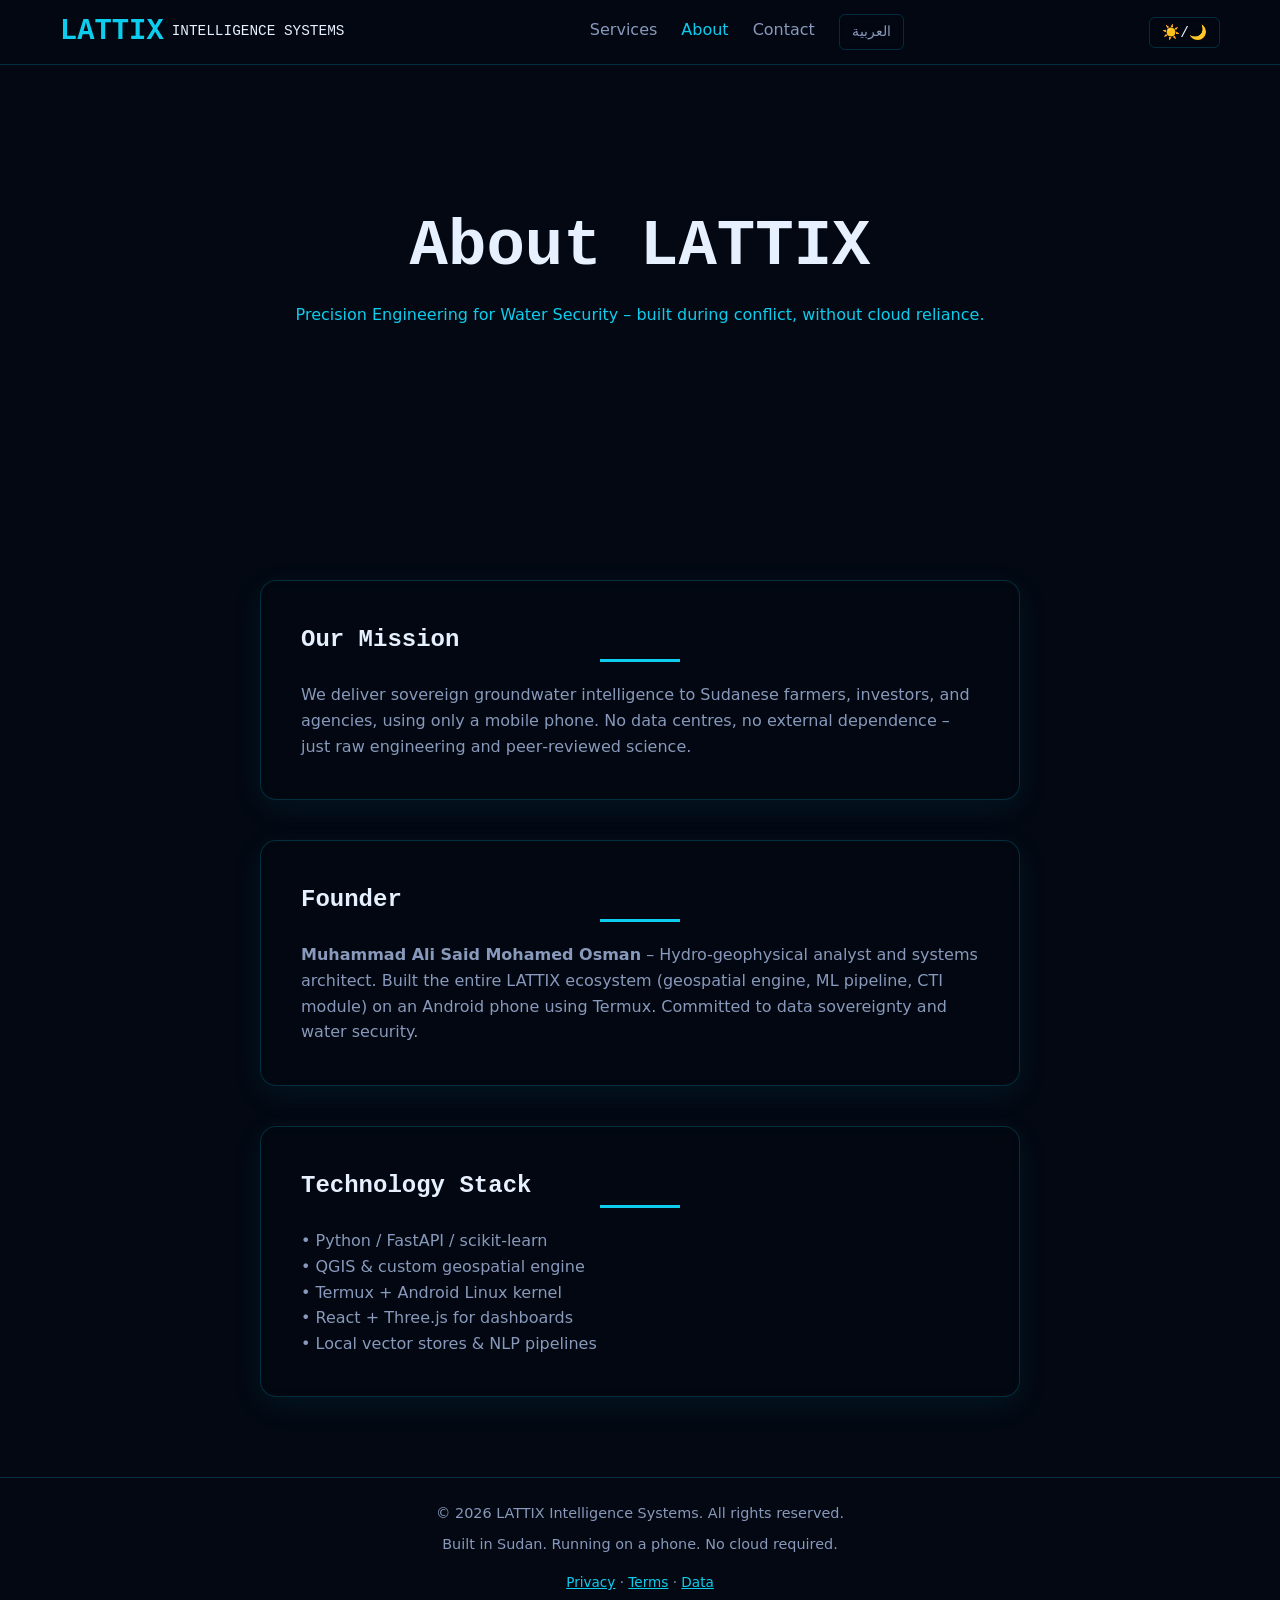
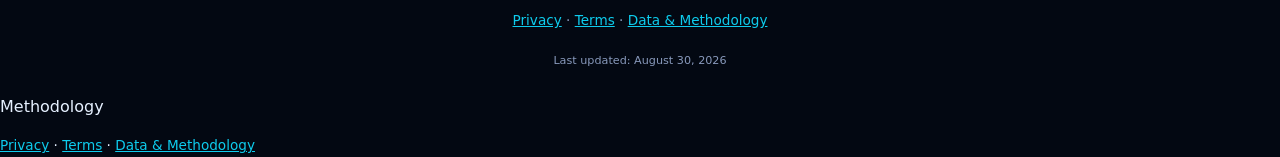
==== commit dac8d64f: "Final fix: exactly one Last updated line per page" ====
--- a/about/index.html
+++ b/about/index.html
@@ -76,7 +76,6 @@
 </footer> Methodology</a></p>
 <p style="margin-top:16px; font-size:0.85rem;"><a href="compliance/privacy.html" class="cyan-text">Privacy</a> · <a href="compliance/terms.html" class="cyan-text">Terms</a> · <a href="compliance/methodology.html" class="cyan-text">Data & Methodology</a></p>
 
-<p style="margin-top:20px; font-size:0.7rem; color:var(--text-secondary);">Last updated: August 30, 2026</p>
 </footer>
     <script src="../assets/js/satellite.js"></script>
     <script>
